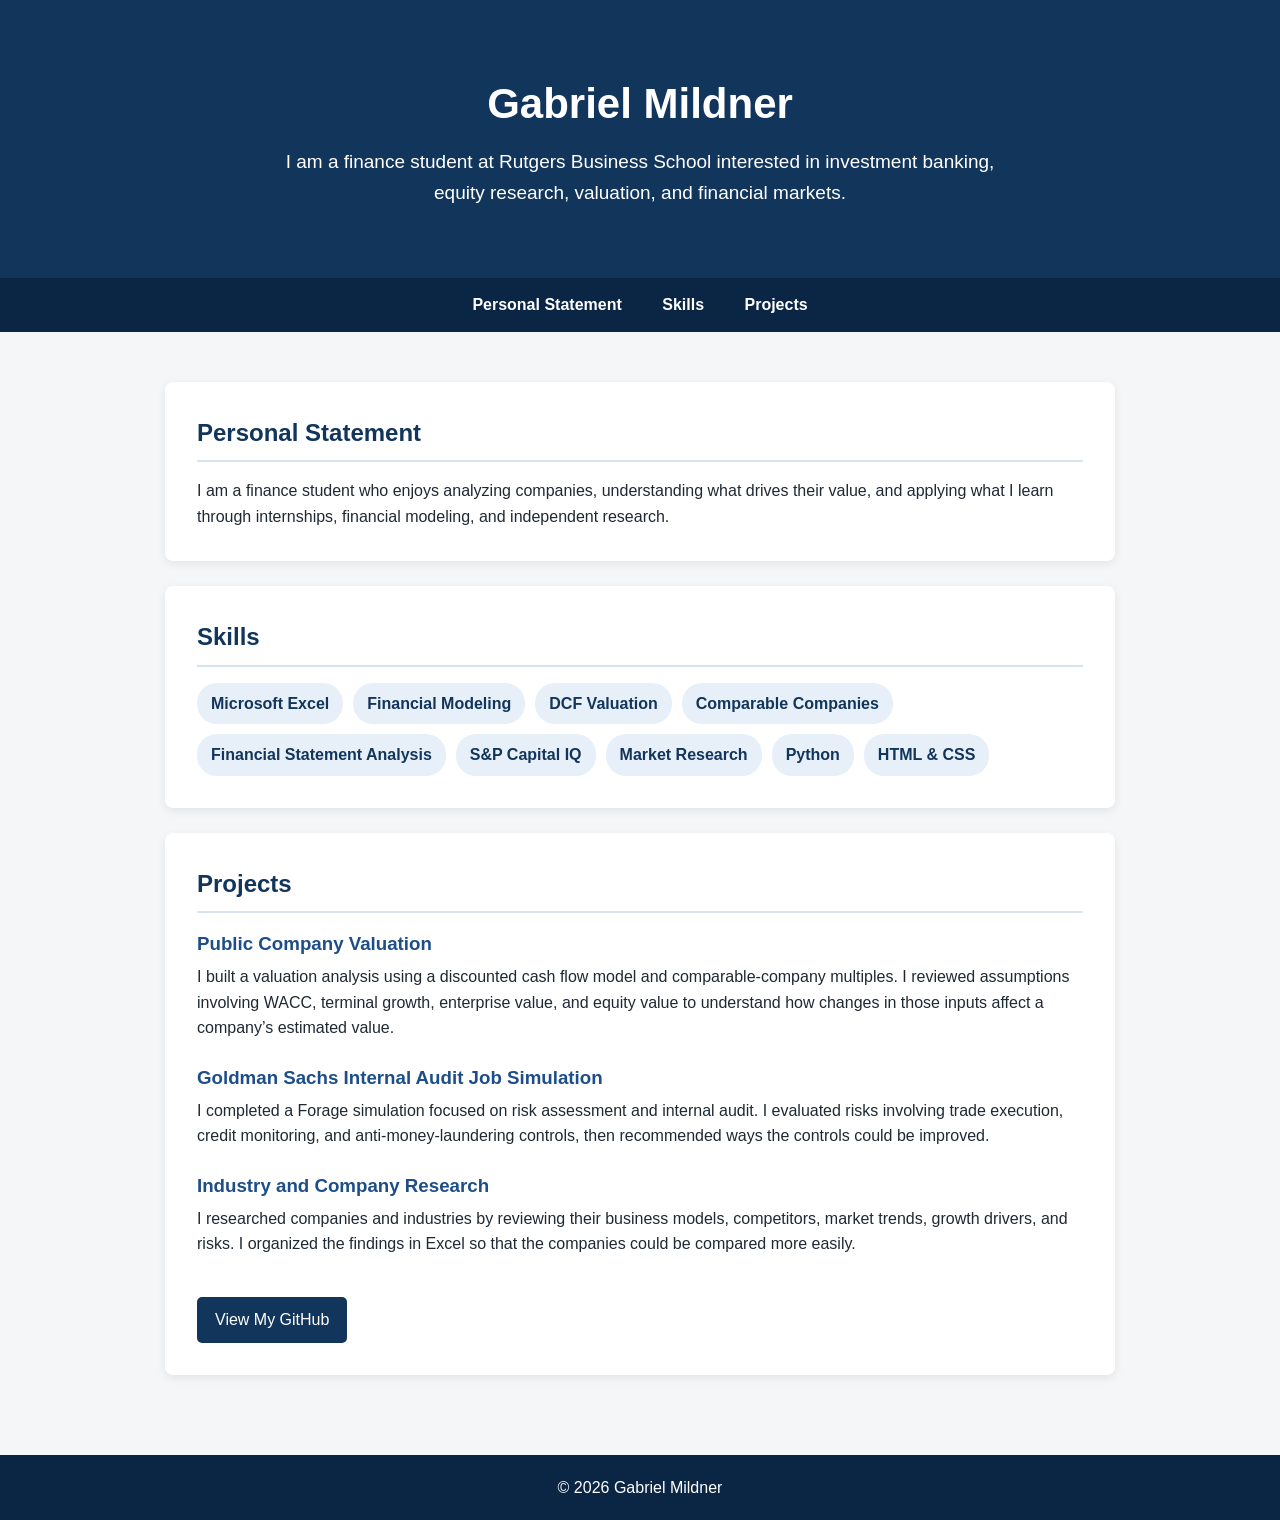
==== index.html @ f7ae268f "Create index.html" ====
<!DOCTYPE html>
<html lang="en">
<head>
  <meta charset="UTF-8">
  <meta name="viewport" content="width=device-width, initial-scale=1.0">
  <title>Gabriel Mildner | Portfolio</title>

  <style>
    * {
      box-sizing: border-box;
      margin: 0;
      padding: 0;
    }

    body {
      font-family: Arial, sans-serif;
      background-color: #f4f6f8;
      color: #1f2933;
      line-height: 1.6;
    }

    header {
      background-color: #12355b;
      color: white;
      text-align: center;
      padding: 70px 20px;
    }

    header h1 {
      font-size: 42px;
      margin-bottom: 10px;
    }

    header p {
      font-size: 19px;
      max-width: 750px;
      margin: auto;
    }

    nav {
      background-color: #0b2545;
      text-align: center;
      padding: 14px;
    }

    nav a {
      color: white;
      text-decoration: none;
      margin: 0 18px;
      font-weight: bold;
    }

    nav a:hover {
      color: #b8d8f8;
    }

    main {
      max-width: 1000px;
      margin: auto;
      padding: 25px;
    }

    section {
      background-color: white;
      margin: 25px 0;
      padding: 32px;
      border-radius: 8px;
      box-shadow: 0 3px 10px rgba(0, 0, 0, 0.08);
    }

    h2 {
      color: #12355b;
      margin-bottom: 16px;
      border-bottom: 2px solid #d7e3ef;
      padding-bottom: 8px;
    }

    .skills {
      display: flex;
      flex-wrap: wrap;
      gap: 10px;
    }

    .skill {
      background-color: #e7f0f8;
      color: #12355b;
      padding: 8px 14px;
      border-radius: 20px;
      font-weight: bold;
    }

    .project {
      margin-bottom: 22px;
    }

    .project:last-child {
      margin-bottom: 0;
    }

    .project h3 {
      color: #1d4e89;
      margin-bottom: 5px;
    }

    .github-link {
      display: inline-block;
      margin-top: 18px;
      background-color: #12355b;
      color: white;
      padding: 10px 18px;
      border-radius: 5px;
      text-decoration: none;
    }

    .github-link:hover {
      background-color: #1d4e89;
    }

    footer {
      background-color: #0b2545;
      color: white;
      text-align: center;
      padding: 20px;
      margin-top: 30px;
    }
  </style>
</head>

<body>
  <header>
    <h1>Gabriel Mildner</h1>
    <p>
      I am a finance student at Rutgers Business School interested in
      investment banking, equity research, valuation, and financial markets.
    </p>
  </header>

  <nav>
    <a href="#about">Personal Statement</a>
    <a href="#skills">Skills</a>
    <a href="#projects">Projects</a>
  </nav>

  <main>
    <section id="about">
      <h2>Personal Statement</h2>
      <p>
        I am a finance student who enjoys analyzing companies, understanding
        what drives their value, and applying what I learn through internships,
        financial modeling, and independent research.
      </p>
    </section>

    <section id="skills">
      <h2>Skills</h2>

      <div class="skills">
        <span class="skill">Microsoft Excel</span>
        <span class="skill">Financial Modeling</span>
        <span class="skill">DCF Valuation</span>
        <span class="skill">Comparable Companies</span>
        <span class="skill">Financial Statement Analysis</span>
        <span class="skill">S&amp;P Capital IQ</span>
        <span class="skill">Market Research</span>
        <span class="skill">Python</span>
        <span class="skill">HTML &amp; CSS</span>
      </div>
    </section>

    <section id="projects">
      <h2>Projects</h2>

      <div class="project">
        <h3>Public Company Valuation</h3>
        <p>
          I built a valuation analysis using a discounted cash flow model and
          comparable-company multiples. I reviewed assumptions involving WACC,
          terminal growth, enterprise value, and equity value to understand how
          changes in those inputs affect a company’s estimated value.
        </p>
      </div>

      <div class="project">
        <h3>Goldman Sachs Internal Audit Job Simulation</h3>
        <p>
          I completed a Forage simulation focused on risk assessment and
          internal audit. I evaluated risks involving trade execution, credit
          monitoring, and anti-money-laundering controls, then recommended ways
          the controls could be improved.
        </p>
      </div>

      <div class="project">
        <h3>Industry and Company Research</h3>
        <p>
          I researched companies and industries by reviewing their business
          models, competitors, market trends, growth drivers, and risks. I
          organized the findings in Excel so that the companies could be
          compared more easily.
        </p>
      </div>

      <a class="github-link" href="https://github.com/gmildner" target="_blank">
        View My GitHub
      </a>
    </section>
  </main>

  <footer>
    <p>&copy; 2026 Gabriel Mildner</p>
  </footer>
</body>
</html>
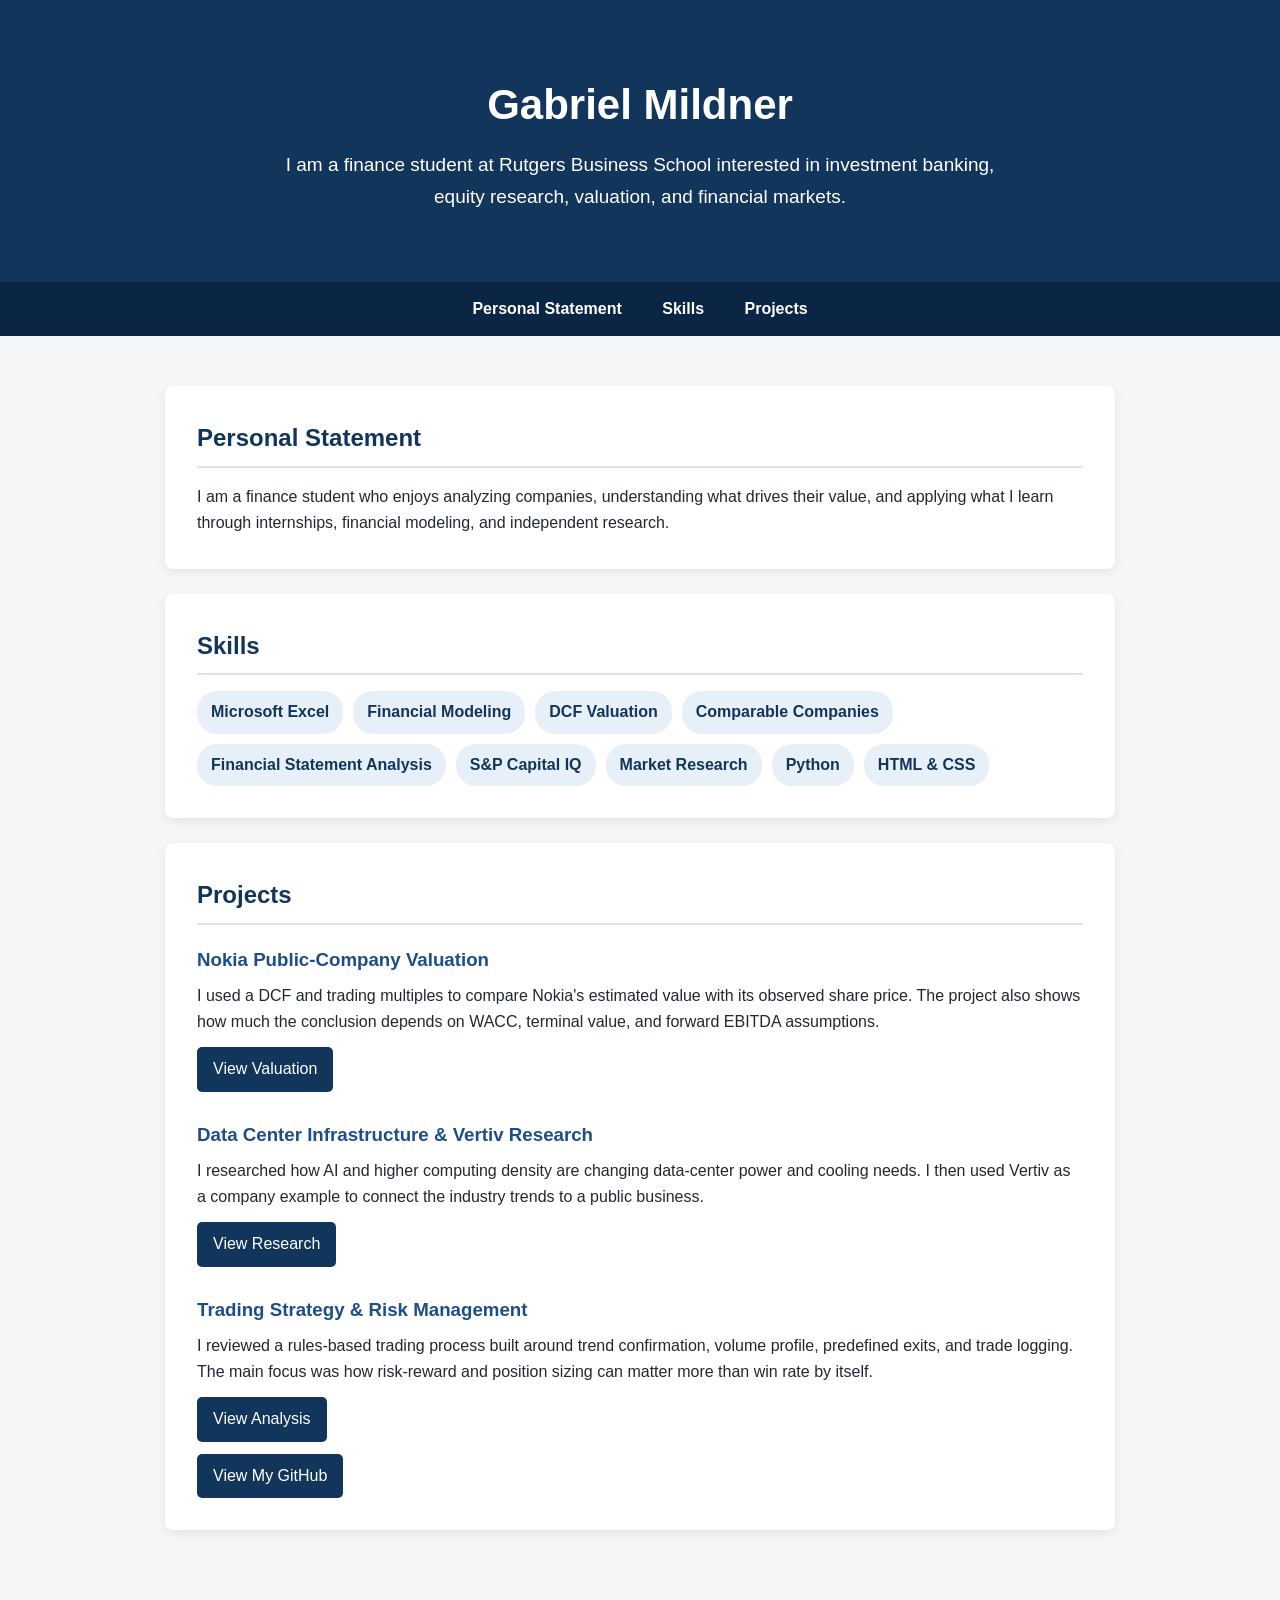
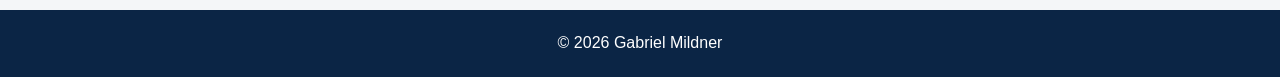
==== commit 5ce69b4f: "Add files via upload" ====
--- a/index.html
+++ b/index.html
@@ -4,135 +4,12 @@
   <meta charset="UTF-8">
   <meta name="viewport" content="width=device-width, initial-scale=1.0">
   <title>Gabriel Mildner | Portfolio</title>
-
-  <style>
-    * {
-      box-sizing: border-box;
-      margin: 0;
-      padding: 0;
-    }
-
-    body {
-      font-family: Arial, sans-serif;
-      background-color: #f4f6f8;
-      color: #1f2933;
-      line-height: 1.6;
-    }
-
-    header {
-      background-color: #12355b;
-      color: white;
-      text-align: center;
-      padding: 70px 20px;
-    }
-
-    header h1 {
-      font-size: 42px;
-      margin-bottom: 10px;
-    }
-
-    header p {
-      font-size: 19px;
-      max-width: 750px;
-      margin: auto;
-    }
-
-    nav {
-      background-color: #0b2545;
-      text-align: center;
-      padding: 14px;
-    }
-
-    nav a {
-      color: white;
-      text-decoration: none;
-      margin: 0 18px;
-      font-weight: bold;
-    }
-
-    nav a:hover {
-      color: #b8d8f8;
-    }
-
-    main {
-      max-width: 1000px;
-      margin: auto;
-      padding: 25px;
-    }
-
-    section {
-      background-color: white;
-      margin: 25px 0;
-      padding: 32px;
-      border-radius: 8px;
-      box-shadow: 0 3px 10px rgba(0, 0, 0, 0.08);
-    }
-
-    h2 {
-      color: #12355b;
-      margin-bottom: 16px;
-      border-bottom: 2px solid #d7e3ef;
-      padding-bottom: 8px;
-    }
-
-    .skills {
-      display: flex;
-      flex-wrap: wrap;
-      gap: 10px;
-    }
-
-    .skill {
-      background-color: #e7f0f8;
-      color: #12355b;
-      padding: 8px 14px;
-      border-radius: 20px;
-      font-weight: bold;
-    }
-
-    .project {
-      margin-bottom: 22px;
-    }
-
-    .project:last-child {
-      margin-bottom: 0;
-    }
-
-    .project h3 {
-      color: #1d4e89;
-      margin-bottom: 5px;
-    }
-
-    .github-link {
-      display: inline-block;
-      margin-top: 18px;
-      background-color: #12355b;
-      color: white;
-      padding: 10px 18px;
-      border-radius: 5px;
-      text-decoration: none;
-    }
-
-    .github-link:hover {
-      background-color: #1d4e89;
-    }
-
-    footer {
-      background-color: #0b2545;
-      color: white;
-      text-align: center;
-      padding: 20px;
-      margin-top: 30px;
-    }
-  </style>
+  <link rel="stylesheet" href="style.css">
 </head>
-
 <body>
   <header>
     <h1>Gabriel Mildner</h1>
-    <p>
-      I am a finance student at Rutgers Business School interested in
-      investment banking, equity research, valuation, and financial markets.
-    </p>
+    <p>I am a finance student at Rutgers Business School interested in investment banking, equity research, valuation, and financial markets.</p>
   </header>
 
   <nav>
@@ -144,16 +21,11 @@
   <main>
     <section id="about">
       <h2>Personal Statement</h2>
-      <p>
-        I am a finance student who enjoys analyzing companies, understanding
-        what drives their value, and applying what I learn through internships,
-        financial modeling, and independent research.
-      </p>
+      <p>I am a finance student who enjoys analyzing companies, understanding what drives their value, and applying what I learn through internships, financial modeling, and independent research.</p>
     </section>
 
     <section id="skills">
       <h2>Skills</h2>
-
       <div class="skills">
         <span class="skill">Microsoft Excel</span>
         <span class="skill">Financial Modeling</span>
@@ -171,38 +43,24 @@
       <h2>Projects</h2>
 
       <div class="project">
-        <h3>Public Company Valuation</h3>
-        <p>
-          I built a valuation analysis using a discounted cash flow model and
-          comparable-company multiples. I reviewed assumptions involving WACC,
-          terminal growth, enterprise value, and equity value to understand how
-          changes in those inputs affect a company’s estimated value.
-        </p>
+        <h3>Nokia Public-Company Valuation</h3>
+        <p>I used a DCF and trading multiples to compare Nokia's estimated value with its observed share price. The project also shows how much the conclusion depends on WACC, terminal value, and forward EBITDA assumptions.</p>
+        <a class="button" href="nokia-valuation.html">View Valuation</a>
       </div>
 
       <div class="project">
-        <h3>Goldman Sachs Internal Audit Job Simulation</h3>
-        <p>
-          I completed a Forage simulation focused on risk assessment and
-          internal audit. I evaluated risks involving trade execution, credit
-          monitoring, and anti-money-laundering controls, then recommended ways
-          the controls could be improved.
-        </p>
+        <h3>Data Center Infrastructure &amp; Vertiv Research</h3>
+        <p>I researched how AI and higher computing density are changing data-center power and cooling needs. I then used Vertiv as a company example to connect the industry trends to a public business.</p>
+        <a class="button" href="data-center-research.html">View Research</a>
       </div>
 
       <div class="project">
-        <h3>Industry and Company Research</h3>
-        <p>
-          I researched companies and industries by reviewing their business
-          models, competitors, market trends, growth drivers, and risks. I
-          organized the findings in Excel so that the companies could be
-          compared more easily.
-        </p>
+        <h3>Trading Strategy &amp; Risk Management</h3>
+        <p>I reviewed a rules-based trading process built around trend confirmation, volume profile, predefined exits, and trade logging. The main focus was how risk-reward and position sizing can matter more than win rate by itself.</p>
+        <a class="button" href="trading-risk-analysis.html">View Analysis</a>
       </div>
 
-      <a class="github-link" href="https://github.com/gmildner" target="_blank">
-        View My GitHub
-      </a>
+      <a class="button" href="https://github.com/gmildner" target="_blank" rel="noopener">View My GitHub</a>
     </section>
   </main>
 
--- a/style.css
+++ b/style.css
@@ -0,0 +1,184 @@
+* {
+  box-sizing: border-box;
+  margin: 0;
+  padding: 0;
+}
+
+html {
+  scroll-behavior: smooth;
+}
+
+body {
+  font-family: Arial, sans-serif;
+  background: #f4f6f8;
+  color: #1f2933;
+  line-height: 1.65;
+}
+
+header {
+  background: #12355b;
+  color: white;
+  text-align: center;
+  padding: 70px 20px;
+}
+
+header h1 {
+  font-size: 42px;
+  margin-bottom: 10px;
+}
+
+header p {
+  font-size: 19px;
+  max-width: 760px;
+  margin: auto;
+}
+
+nav {
+  background: #0b2545;
+  text-align: center;
+  padding: 14px;
+}
+
+nav a {
+  color: white;
+  text-decoration: none;
+  margin: 0 18px;
+  font-weight: bold;
+}
+
+nav a:hover {
+  color: #b8d8f8;
+}
+
+main {
+  max-width: 1000px;
+  margin: auto;
+  padding: 25px;
+}
+
+section {
+  background: white;
+  margin: 25px 0;
+  padding: 32px;
+  border-radius: 8px;
+  box-shadow: 0 3px 10px rgba(0, 0, 0, 0.08);
+}
+
+h2 {
+  color: #12355b;
+  margin-bottom: 16px;
+  border-bottom: 2px solid #d7e3ef;
+  padding-bottom: 8px;
+}
+
+h3 {
+  color: #1d4e89;
+  margin: 20px 0 7px;
+}
+
+p + p {
+  margin-top: 12px;
+}
+
+.skills {
+  display: flex;
+  flex-wrap: wrap;
+  gap: 10px;
+}
+
+.skill {
+  background: #e7f0f8;
+  color: #12355b;
+  padding: 8px 14px;
+  border-radius: 20px;
+  font-weight: bold;
+}
+
+.project {
+  margin-bottom: 28px;
+}
+
+.project:last-of-type {
+  margin-bottom: 0;
+}
+
+.button {
+  display: inline-block;
+  margin-top: 12px;
+  background: #12355b;
+  color: white;
+  padding: 9px 16px;
+  border-radius: 5px;
+  text-decoration: none;
+}
+
+.button:hover {
+  background: #1d4e89;
+}
+
+.back-link {
+  color: #12355b;
+  font-weight: bold;
+  text-decoration: none;
+}
+
+.summary-grid {
+  display: grid;
+  grid-template-columns: repeat(auto-fit, minmax(190px, 1fr));
+  gap: 12px;
+  margin: 18px 0;
+}
+
+.metric {
+  background: #edf3f8;
+  border-left: 4px solid #1d4e89;
+  padding: 14px;
+}
+
+.metric strong {
+  display: block;
+  color: #12355b;
+  font-size: 18px;
+}
+
+ul {
+  margin: 10px 0 0 22px;
+}
+
+li {
+  margin-bottom: 8px;
+}
+
+.note {
+  background: #fff7e6;
+  border-left: 4px solid #d49a20;
+  padding: 14px;
+  margin-top: 18px;
+}
+
+.sources a {
+  color: #1d4e89;
+}
+
+footer {
+  background: #0b2545;
+  color: white;
+  text-align: center;
+  padding: 20px;
+  margin-top: 30px;
+}
+
+@media (max-width: 600px) {
+  header h1 {
+    font-size: 34px;
+  }
+
+  nav a {
+    display: inline-block;
+    margin: 5px 8px;
+  }
+
+  section {
+    padding: 24px;
+  }
+}
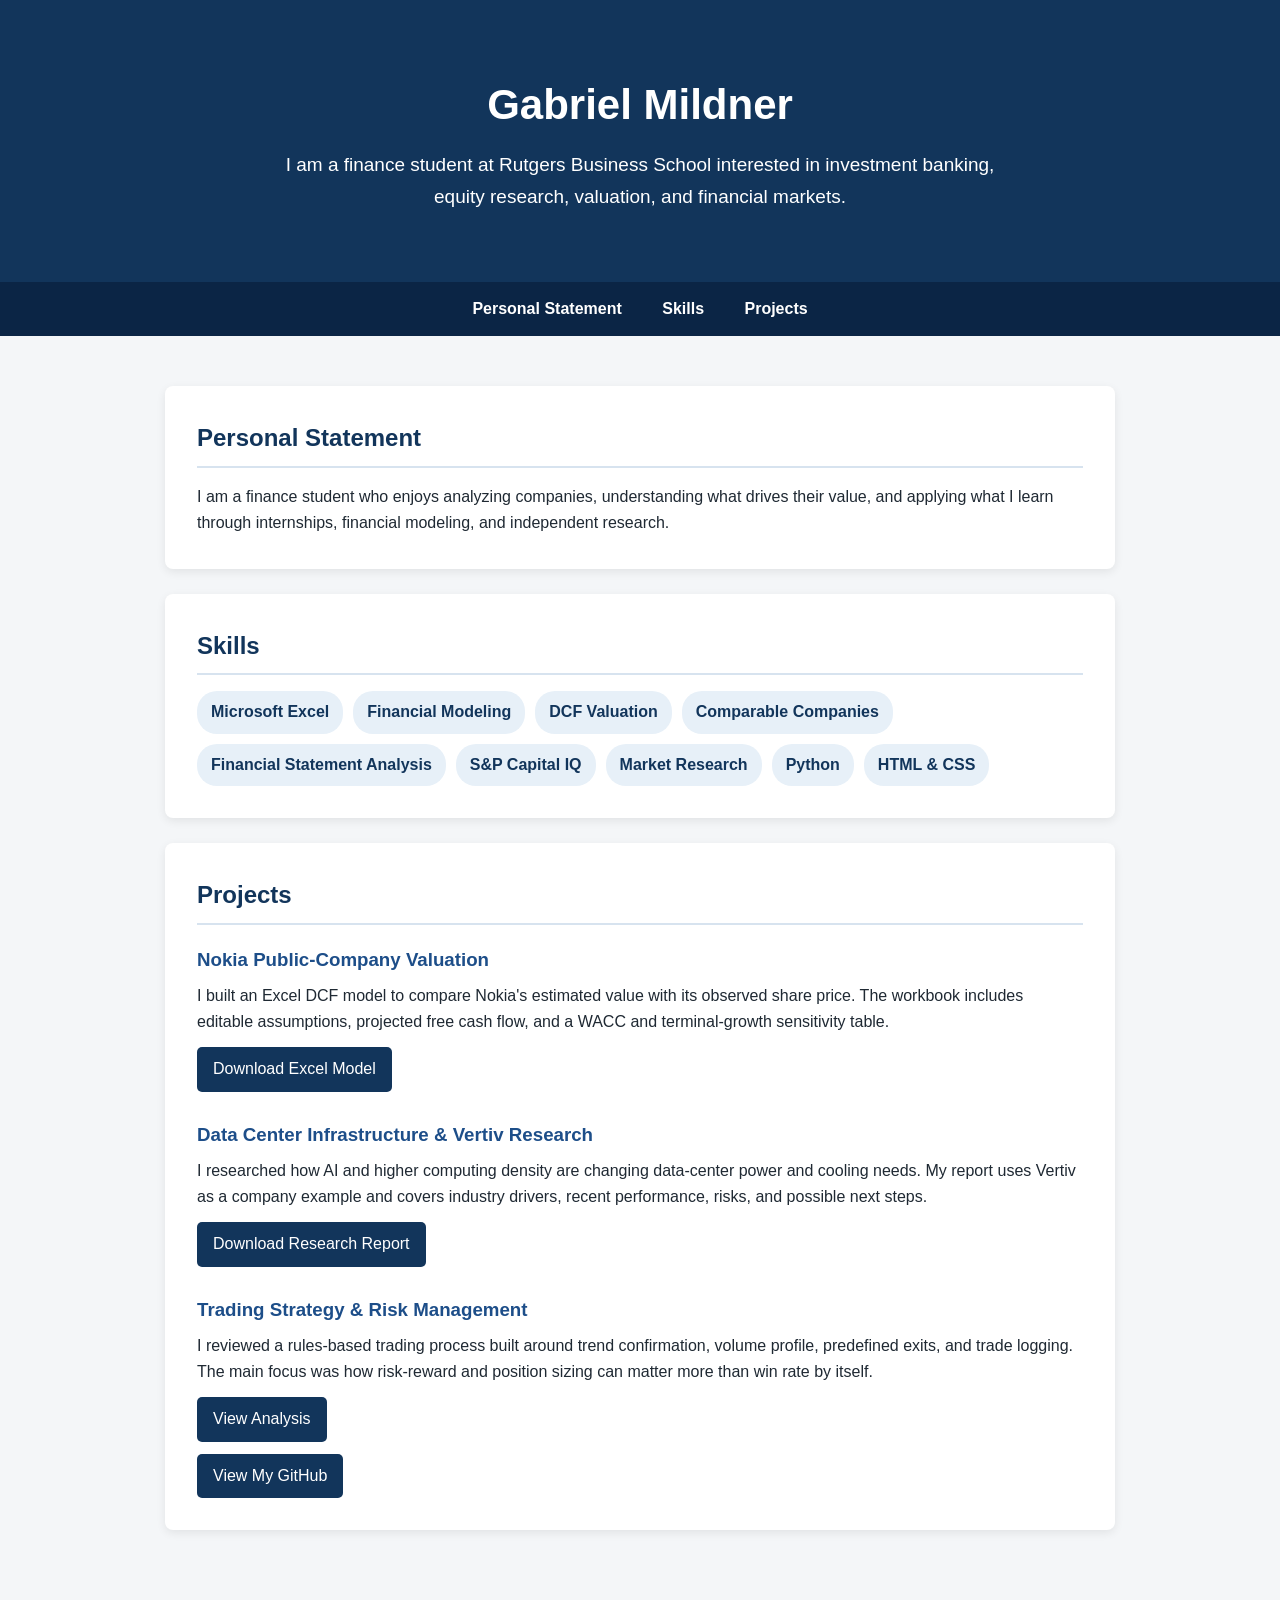
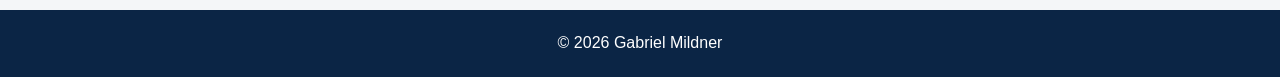
==== commit 9a4c0d10: "Rename index (51).html to index.html" ====
--- a/index.html
+++ b/index.html
@@ -44,14 +44,14 @@
 
       <div class="project">
         <h3>Nokia Public-Company Valuation</h3>
-        <p>I used a DCF and trading multiples to compare Nokia's estimated value with its observed share price. The project also shows how much the conclusion depends on WACC, terminal value, and forward EBITDA assumptions.</p>
-        <a class="button" href="nokia-valuation.html">View Valuation</a>
+        <p>I built an Excel DCF model to compare Nokia's estimated value with its observed share price. The workbook includes editable assumptions, projected free cash flow, and a WACC and terminal-growth sensitivity table.</p>
+        <a class="button" href="Nokia_DCF_Valuation.xlsx" download>Download Excel Model</a>
       </div>
 
       <div class="project">
         <h3>Data Center Infrastructure &amp; Vertiv Research</h3>
-        <p>I researched how AI and higher computing density are changing data-center power and cooling needs. I then used Vertiv as a company example to connect the industry trends to a public business.</p>
-        <a class="button" href="data-center-research.html">View Research</a>
+        <p>I researched how AI and higher computing density are changing data-center power and cooling needs. My report uses Vertiv as a company example and covers industry drivers, recent performance, risks, and possible next steps.</p>
+        <a class="button" href="Data_Center_Infrastructure_Vertiv_Research.docx" download>Download Research Report</a>
       </div>
 
       <div class="project">
